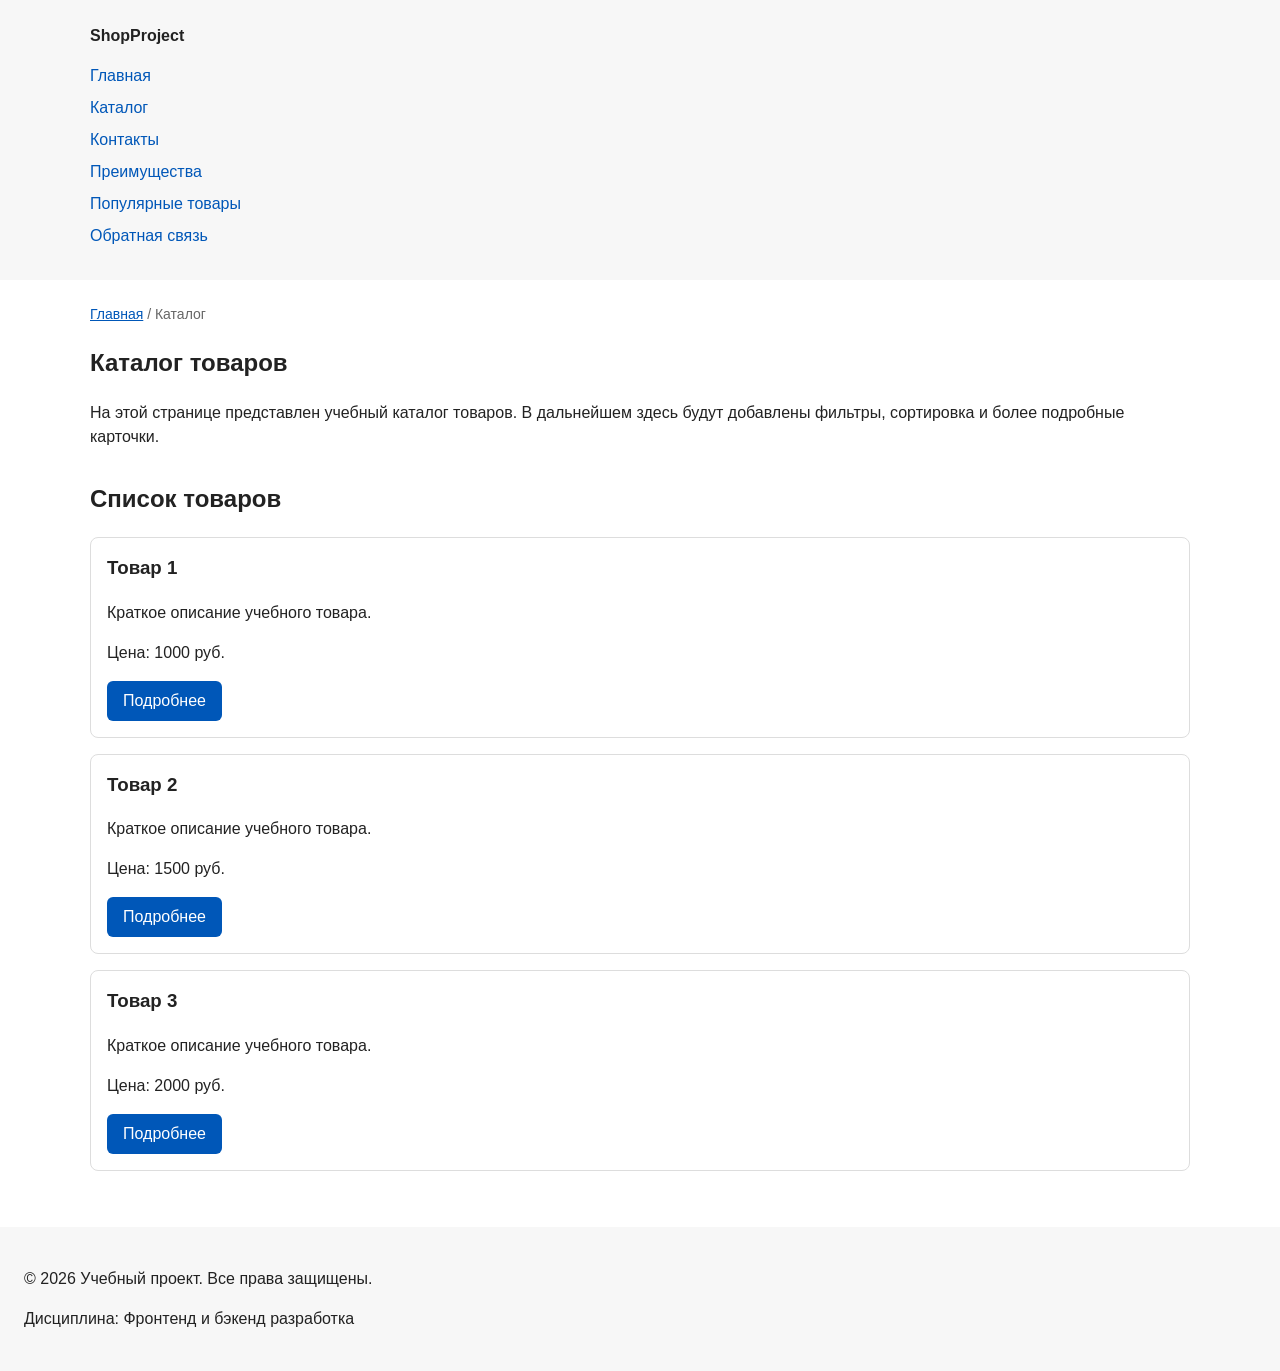
==== catalog.html @ 62d04d05 "feat: add multi-page structure navigation and anchors" ====
<!DOCTYPE html>
<html lang="ru">
<head>
  <meta charset="UTF-8">
  <meta name="viewport" content="width=device-width, initial-scale=1.0">
  <meta name="description" content="Каталог товаров учебного интернет-магазина.">
  <meta property="og:type" content="website">
  <meta property="og:title" content="Учебный интернет-магазин">
  <meta property="og:description" content="Учебный frontend-проект интернет-магазина.">
  <meta property="og:image" content="https://username.github.io/kr1-html-css-shop/images/preview.jpg">
  <title>Каталог товаров — Учебный интернет-магазин</title>
  <link rel="stylesheet" href="css/style.css">
</head>
<body>
  <header>
    <div class="site-header">
      <a class="site-logo" href="index.html">ShopProject</a>

      <nav class="site-nav" aria-label="Основная навигация">
        <ul class="site-nav__list">
          <li><a href="index.html">Главная</a></li>
          <li><a href="catalog.html">Каталог</a></li>
          <li><a href="contacts.html">Контакты</a></li>
          <li><a href="index.html#advantages">Преимущества</a></li>
          <li><a href="index.html#popular">Популярные товары</a></li>
          <li><a href="index.html#contacts">Обратная связь</a></li>
        </ul>
      </nav>
    </div>
  </header>

  <main>
    <nav class="breadcrumbs" aria-label="Хлебные крошки">
      <a href="index.html">Главная</a>
      <span>Каталог</span>
    </nav>

    <section class="section">
      <h1>Каталог товаров</h1>
      <p>
        На этой странице представлен учебный каталог товаров.
        В дальнейшем здесь будут добавлены фильтры, сортировка и более
        подробные карточки.
      </p>
    </section>

    <section class="section">
      <h2>Список товаров</h2>

      <article class="product-card">
        <h3>Товар 1</h3>
        <p>Краткое описание учебного товара.</p>
        <p>Цена: 1000 руб.</p>
        <a class="button" href="index.html#popular">Подробнее</a>
      </article>

      <article class="product-card">
        <h3>Товар 2</h3>
        <p>Краткое описание учебного товара.</p>
        <p>Цена: 1500 руб.</p>
        <a class="button" href="index.html#popular">Подробнее</a>
      </article>

      <article class="product-card">
        <h3>Товар 3</h3>
        <p>Краткое описание учебного товара.</p>
        <p>Цена: 2000 руб.</p>
        <a class="button" href="index.html#popular">Подробнее</a>
      </article>
    </section>
  </main>

  <footer>
    <p>&copy; 2026 Учебный проект. Все права защищены.</p>
    <p>Дисциплина: Фронтенд и бэкенд разработка</p>
  </footer>
</body>
</html>
---- css/style.css ----
/* ===============================
   1. Переменные проекта
   =============================== */

:root {
  /* Основные цвета проекта */
  --color-bg: #ffffff;
  --color-text: #222222;
  --color-muted: #666666;
  --color-primary: #0057b8;
  --color-primary-dark: #003f86;
  --color-border: #dddddd;
  --color-surface: #f7f7f7;
  --color-surface-accent: #eef5ff;
  --color-danger: #b00020;
  --color-success: #168a2f;
  --color-success-bg: #eefaf0;
  --color-white: #ffffff;

  /* Отступы */
  --space-xs: 4px;
  --space-sm: 8px;
  --space-md: 16px;
  --space-lg: 24px;
  --space-xl: 32px;

  /* Скругления */
  --radius-sm: 6px;
  --radius-md: 8px;
  --radius-lg: 12px;

  /* Размеры */
  --container-width: 1100px;
}

/* ===============================
   2. Базовые стили
   =============================== */

* {
  box-sizing: border-box;
}

body {
  margin: 0;
  font-family: Arial, sans-serif;
  line-height: 1.5;
  color: var(--color-text);
  background-color: var(--color-bg);
}


/*
  Задаём внутренние отступы для основных областей страницы.
  Это делает содержимое визуально отделённым от краёв окна браузера.
*/
header,
main,
footer {
  padding: var(--space-lg);
}


header {
  background-color: var(--color-surface);
}

footer {
  background-color: var(--color-surface);
}

/* ===============================
   3. Общие элементы интерфейса
   =============================== */

a {
  color: var(--color-primary);
}

a:hover {
  background-color: var(--color-primary-dark);
}

a:focus-visible {
  outline: 2px solid var(--color-primary);
  outline-offset: 3px;
}

/*
  Ограничиваем ширину содержимого шапки,
  чтобы оно не растягивалось слишком сильно на широких экранах.
*/
.site-header {
  max-width: 1100px;
  margin: 0 auto;
}

/*
  Оформляем текстовый логотип.
*/
.site-logo {
  font-weight: bold;
  text-decoration: none;
  color: #222222;
}

/*
  Убираем стандартные отступы и маркеры списка навигации.
*/
.site-nav__list {
  padding: 0;
  margin: 16px 0 0;
  list-style: none;
}

/*
  Добавляем расстояние между пунктами меню.
*/
.site-nav__list li {
  margin-bottom: 8px;
}

/*
  Оформляем ссылки меню.
*/
.site-nav__list a {
  color: #0057b8;
  text-decoration: none;
}

/*
  При наведении мыши подчёркиваем ссылку.
  Подробно состояния интерфейса будут рассмотрены в практической работе 1.7.
*/
.site-nav__list a:hover {
  color: var(--color-white);
  text-decoration: underline;
}

/* ===============================
   4. Компоненты страницы
   =============================== */

.hero {
  max-width: var(--container-width);
  margin: 0 auto var(--space-xl);
  padding: var(--space-xl) var(--space-lg);
  background-color: var(--color-surface-accent);
  border-radius: var(--radius-lg);
}

.section {
  max-width: var(--container-width);
  margin: 0 auto var(--space-xl);
}

.section h2 {
  margin-top: 0;
}

.product-card {
  margin-bottom: var(--space-md);
  padding: var(--space-md);
  border: 1px solid var(--color-border);
  border-radius: var(--radius-md);
  background-color: var(--color-bg);
}

.product-card:hover {
  border-color: var(--color-primary);
}

.product-card h3 {
  margin-top: 0;
}


.button {
  display: inline-block;
  padding: var(--space-sm) var(--space-md);
  color: var(--color-white);
  background-color: var(--color-primary);
  text-decoration: none;
  border: none;
  border-radius: var(--radius-sm);
  cursor: pointer;
}

.button:hover {
  color: var(--color-white);
  background-color: var(--color-primary-dark);
}

.button:focus-visible {
  outline: 2px solid var(--color-primary);
  outline-offset: 3px;
}

.button:disabled {
  opacity: 0.6;
  cursor: not-allowed;
}

.aside-info {
  max-width: var(--container-width);
  margin: 0 auto var(--space-xl);
  padding: var(--space-md);
  border-left: 4px solid var(--color-primary);
  background-color: var(--color-surface);
}

/* ===============================
   5. Форма и модальное окно
   =============================== */

.order-dialog {
  width: min(100% - 32px, 560px);
  padding: var(--space-lg);
  border: none;
  border-radius: var(--radius-lg);
}

.order-dialog::backdrop {
  background-color: rgba(0, 0, 0, 0.5);
}

.form-field {
  margin-bottom: var(--space-md);
}

.form-field label {
  display: block;
  margin-bottom: var(--space-xs);
}

.form-field input,
.form-field select,
.form-field textarea {
  width: 100%;
  padding: 10px 12px;
  border: 1px solid var(--color-border);
  border-radius: var(--radius-sm);
  font: inherit;
}

.form-field input[type="checkbox"] {
  width: auto;
}

.form-field small {
  display: block;
  margin-top: var(--space-xs);
  color: var(--color-muted);
}

.form-field input:hover,
.form-field select:hover,
.form-field textarea:hover {
  border-color: var(--color-primary);
}

.form-field input:focus-visible,
.form-field select:focus-visible,
.form-field textarea:focus-visible,
.form-actions button:focus-visible {
  outline: 2px solid var(--color-primary);
  outline-offset: 3px;
}

[aria-invalid="true"] {
  border-color: var(--color-danger);
}

/*
  Кнопки формы.
*/
.form-actions {
  display: flex;
  gap: 12px;
  margin-top: 20px;
}

.success-message {
  max-width: var(--container-width);
  margin: var(--space-lg) auto;
  padding: var(--space-md);
  border-left: 4px solid var(--color-success);
  background-color: var(--color-success-bg);
}

.breadcrumbs {
  max-width: var(--container-width);
  margin: 0 auto var(--space-md);
  font-size: 14px;
  color: var(--color-muted);
}

.breadcrumbs a {
  color: var(--color-primary);
}

.breadcrumbs span::before {
  content: " / ";
  color: var(--color-muted);
}

html {
  scroll-behavior: smooth;
}

:target {
  outline: 2px dashed var(--color-primary);
  outline-offset: 4px;
}
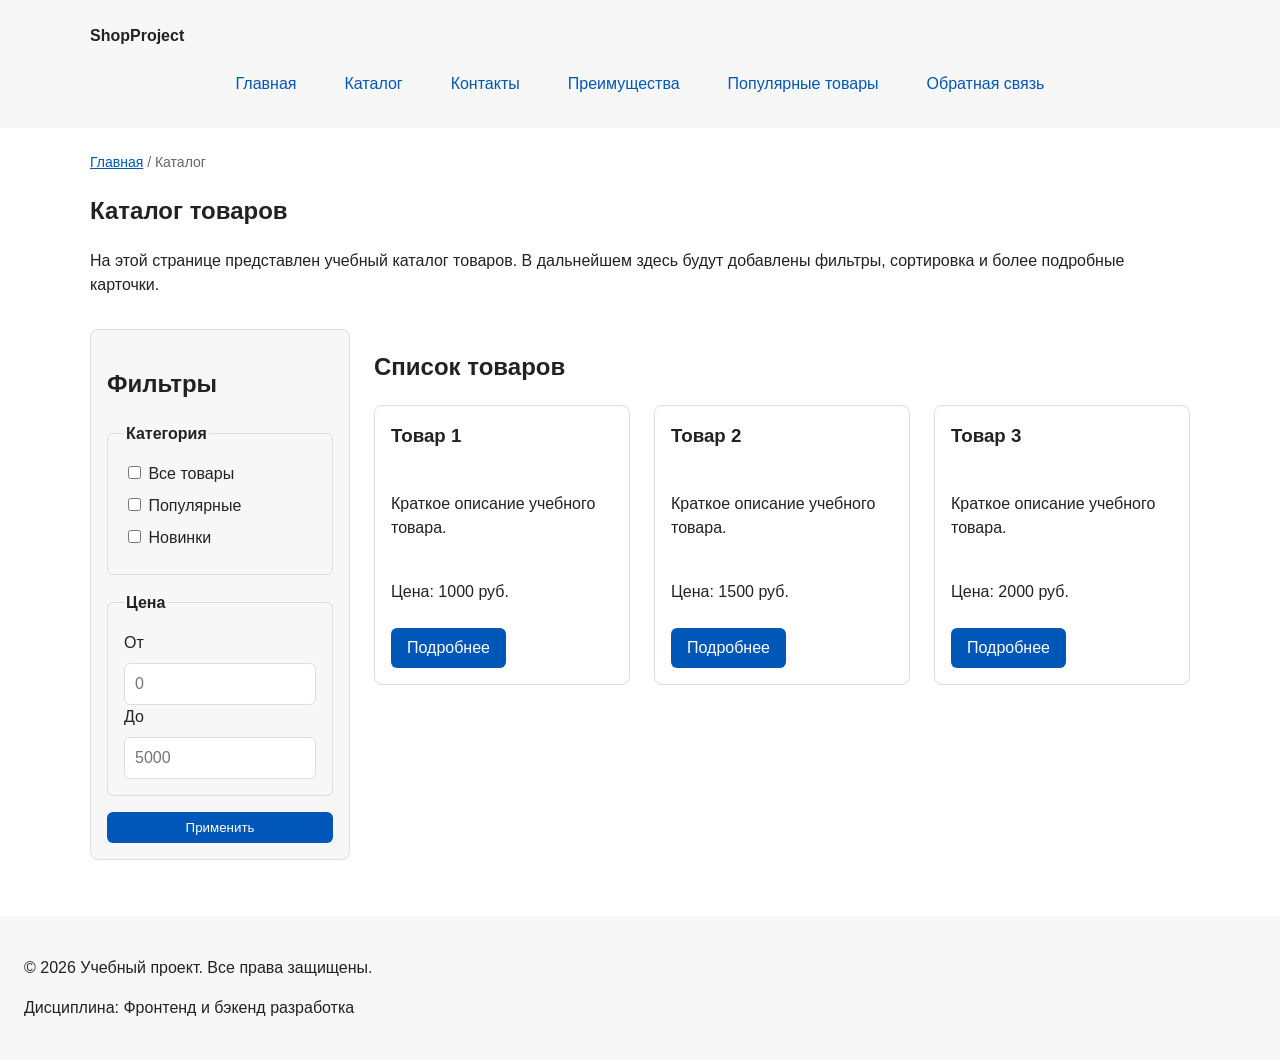
==== commit fbfa72fb: "feat: add flex navigation and grid catalog layout" ====
--- a/catalog.html
+++ b/catalog.html
@@ -44,29 +44,70 @@
       </p>
     </section>
 
-    <section class="section">
-      <h2>Список товаров</h2>
+    <section class="catalog-layout">
+      <aside class="catalog-filters">
+        <h2>Фильтры</h2>
 
-      <article class="product-card">
-        <h3>Товар 1</h3>
-        <p>Краткое описание учебного товара.</p>
-        <p>Цена: 1000 руб.</p>
-        <a class="button" href="index.html#popular">Подробнее</a>
-      </article>
+        <form class="filters-form" action="#" method="get">
+          <fieldset>
+            <legend>Категория</legend>
 
-      <article class="product-card">
-        <h3>Товар 2</h3>
-        <p>Краткое описание учебного товара.</p>
-        <p>Цена: 1500 руб.</p>
-        <a class="button" href="index.html#popular">Подробнее</a>
-      </article>
+            <label>
+              <input type="checkbox" name="category" value="all">
+              Все товары
+            </label>
 
-      <article class="product-card">
-        <h3>Товар 3</h3>
-        <p>Краткое описание учебного товара.</p>
-        <p>Цена: 2000 руб.</p>
-        <a class="button" href="index.html#popular">Подробнее</a>
-      </article>
+            <label>
+              <input type="checkbox" name="category" value="popular">
+              Популярные
+            </label>
+
+            <label>
+              <input type="checkbox" name="category" value="new">
+              Новинки
+            </label>
+          </fieldset>
+
+          <fieldset>
+            <legend>Цена</legend>
+
+            <label for="price-from">От</label>
+            <input id="price-from" name="price-from" type="number" min="0" placeholder="0">
+
+            <label for="price-to">До</label>
+            <input id="price-to" name="price-to" type="number" min="0" placeholder="5000">
+          </fieldset>
+
+          <button class="button" type="submit">Применить</button>
+        </form>
+      </aside>
+
+      <section class="catalog-products">
+        <h2>Список товаров</h2>
+
+        <div class="products-grid">
+          <article class="product-card">
+            <h3>Товар 1</h3>
+            <p>Краткое описание учебного товара.</p>
+            <p>Цена: 1000 руб.</p>
+            <a class="button" href="index.html#popular">Подробнее</a>
+          </article>
+
+          <article class="product-card">
+            <h3>Товар 2</h3>
+            <p>Краткое описание учебного товара.</p>
+            <p>Цена: 1500 руб.</p>
+            <a class="button" href="index.html#popular">Подробнее</a>
+          </article>
+
+          <article class="product-card">
+            <h3>Товар 3</h3>
+            <p>Краткое описание учебного товара.</p>
+            <p>Цена: 2000 руб.</p>
+            <a class="button" href="index.html#popular">Подробнее</a>
+          </article>
+        </div>
+      </section>
     </section>
   </main>
 
--- a/css/style.css
+++ b/css/style.css
@@ -116,16 +116,26 @@
 /*
   Добавляем расстояние между пунктами меню.
 */
-.site-nav__list li {
-  margin-bottom: 8px;
+.site-nav__list {
+  display: flex;
+  flex-wrap: wrap;
+  justify-content: center;
+  align-items: center;
+  gap: var(--space-md);
+  padding: 0;
+  margin: var(--space-md) 0 0;
+  list-style: none;
 }
 
 /*
   Оформляем ссылки меню.
 */
 .site-nav__list a {
-  color: #0057b8;
+  display: inline-block;
+  padding: var(--space-sm) var(--space-md);
+  color: var(--color-primary);
   text-decoration: none;
+  border-radius: var(--radius-sm);
 }
 
 /*
@@ -134,7 +144,7 @@
 */
 .site-nav__list a:hover {
   color: var(--color-white);
-  text-decoration: underline;
+  background-color: var(--color-primary);
 }
 
 /* ===============================
@@ -158,14 +168,28 @@
   margin-top: 0;
 }
 
+.products-grid {
+  display: grid;
+  grid-template-columns: repeat(3, 1fr);
+  gap: var(--space-lg);
+}
+
 .product-card {
-  margin-bottom: var(--space-md);
+  display: flex;
+  flex-direction: column;
+  gap: var(--space-sm);
+  margin-bottom: 0;
   padding: var(--space-md);
   border: 1px solid var(--color-border);
   border-radius: var(--radius-md);
   background-color: var(--color-bg);
 }
 
+.product-card .button {
+  margin-top: auto;
+  align-self: flex-start;
+}
+
 .product-card:hover {
   border-color: var(--color-primary);
 }
@@ -174,6 +198,55 @@
   margin-top: 0;
 }
 
+.catalog-layout {
+  max-width: var(--container-width);
+  margin: 0 auto var(--space-xl);
+  display: grid;
+  grid-template-columns: 260px 1fr;
+  grid-template-areas: "filters products";
+  gap: var(--space-lg);
+}
+
+.catalog-filters {
+  grid-area: filters;
+  padding: var(--space-md);
+  border: 1px solid var(--color-border);
+  border-radius: var(--radius-md);
+  background-color: var(--color-surface);
+}
+
+.catalog-products {
+  grid-area: products;
+}
+
+.filters-form {
+  display: grid;
+  gap: var(--space-md);
+}
+
+.filters-form fieldset {
+  margin: 0;
+  padding: var(--space-md);
+  border: 1px solid var(--color-border);
+  border-radius: var(--radius-sm);
+}
+
+.filters-form legend {
+  font-weight: 700;
+}
+
+.filters-form label {
+  display: block;
+  margin-bottom: var(--space-sm);
+}
+
+.filters-form input[type="number"] {
+  width: 100%;
+  padding: 8px 10px;
+  border: 1px solid var(--color-border);
+  border-radius: var(--radius-sm);
+  font: inherit;
+}
 
 .button {
   display: inline-block;
@@ -209,6 +282,31 @@
   background-color: var(--color-surface);
 }
 
+.breadcrumbs {
+  max-width: var(--container-width);
+  margin: 0 auto var(--space-md);
+  font-size: 14px;
+  color: var(--color-muted);
+}
+
+.breadcrumbs a {
+  color: var(--color-primary);
+}
+
+.breadcrumbs span::before {
+  content: " / ";
+  color: var(--color-muted);
+}
+
+html {
+  scroll-behavior: smooth;
+}
+
+:target {
+  outline: 2px dashed var(--color-primary);
+  outline-offset: 4px;
+}
+
 /* ===============================
    5. Форма и модальное окно
    =============================== */
@@ -286,29 +384,4 @@
   padding: var(--space-md);
   border-left: 4px solid var(--color-success);
   background-color: var(--color-success-bg);
-}
-
-.breadcrumbs {
-  max-width: var(--container-width);
-  margin: 0 auto var(--space-md);
-  font-size: 14px;
-  color: var(--color-muted);
-}
-
-.breadcrumbs a {
-  color: var(--color-primary);
-}
-
-.breadcrumbs span::before {
-  content: " / ";
-  color: var(--color-muted);
-}
-
-html {
-  scroll-behavior: smooth;
-}
-
-:target {
-  outline: 2px dashed var(--color-primary);
-  outline-offset: 4px;
-}
+}
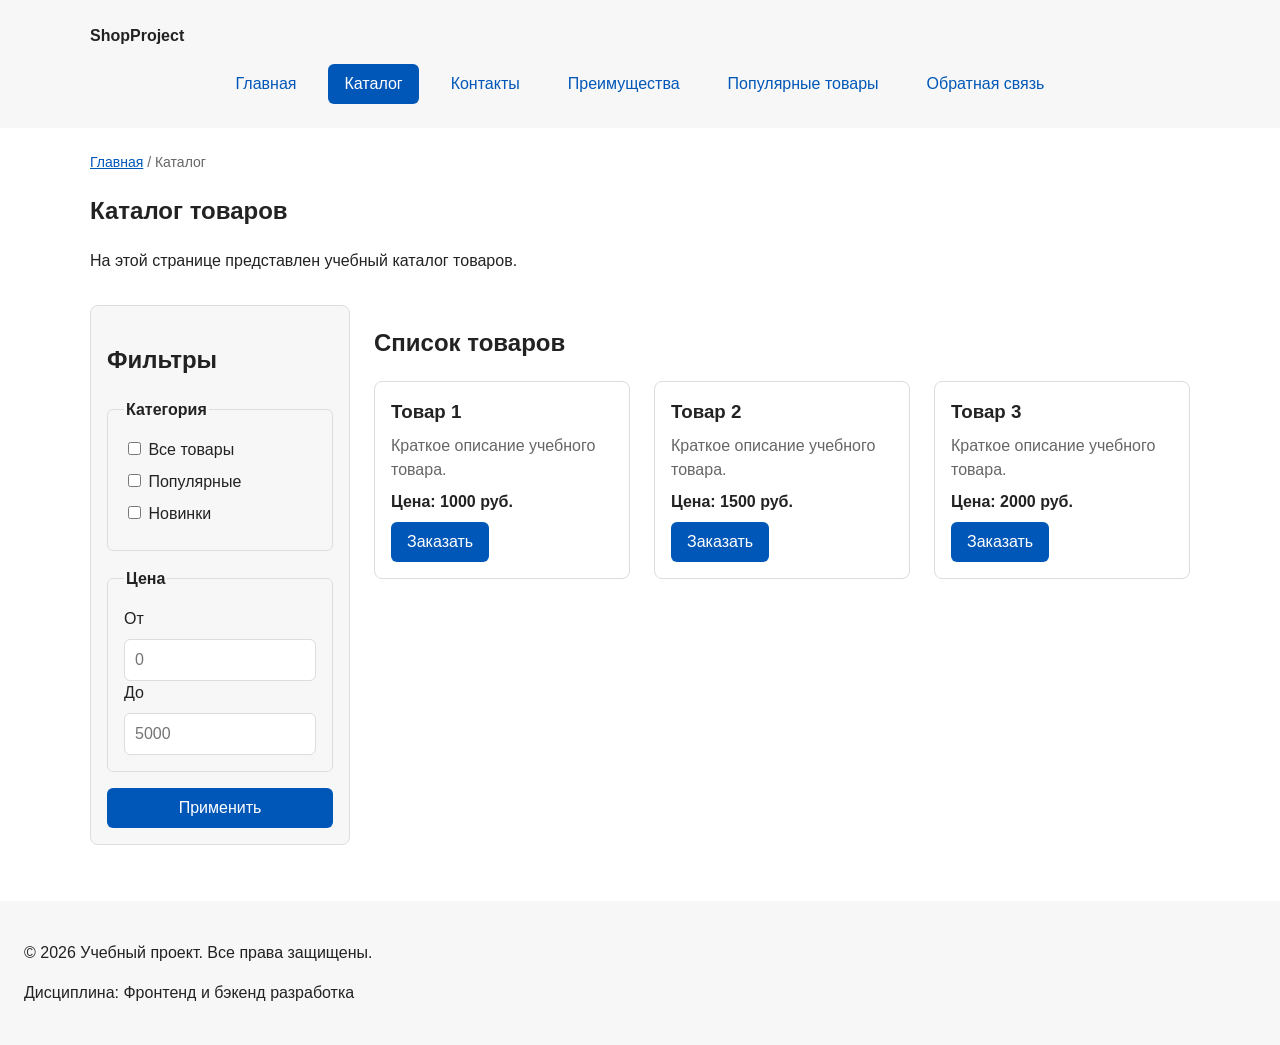
==== commit 59354c4a: "refactor: apply BEM naming to CSS classes" ====
--- a/catalog.html
+++ b/catalog.html
@@ -4,26 +4,23 @@
   <meta charset="UTF-8">
   <meta name="viewport" content="width=device-width, initial-scale=1.0">
   <meta name="description" content="Каталог товаров учебного интернет-магазина.">
-  <meta property="og:type" content="website">
-  <meta property="og:title" content="Учебный интернет-магазин">
-  <meta property="og:description" content="Учебный frontend-проект интернет-магазина.">
-  <meta property="og:image" content="https://username.github.io/kr1-html-css-shop/images/preview.jpg">
   <title>Каталог товаров — Учебный интернет-магазин</title>
   <link rel="stylesheet" href="css/style.css">
+  <script src="js/main.js" defer></script>
 </head>
 <body>
-  <header>
-    <div class="site-header">
-      <a class="site-logo" href="index.html">ShopProject</a>
 
+  <header class="site-header">
+    <div class="site-header__inner">
+      <a class="site-header__logo" href="index.html">ShopProject</a>
       <nav class="site-nav" aria-label="Основная навигация">
         <ul class="site-nav__list">
-          <li><a href="index.html">Главная</a></li>
-          <li><a href="catalog.html">Каталог</a></li>
-          <li><a href="contacts.html">Контакты</a></li>
-          <li><a href="index.html#advantages">Преимущества</a></li>
-          <li><a href="index.html#popular">Популярные товары</a></li>
-          <li><a href="index.html#contacts">Обратная связь</a></li>
+          <li class="site-nav__item"><a class="site-nav__link" href="index.html">Главная</a></li>
+          <li class="site-nav__item"><a class="site-nav__link site-nav__link--active" href="catalog.html">Каталог</a></li>
+          <li class="site-nav__item"><a class="site-nav__link" href="contacts.html">Контакты</a></li>
+          <li class="site-nav__item"><a class="site-nav__link" href="index.html#advantages">Преимущества</a></li>
+          <li class="site-nav__item"><a class="site-nav__link" href="index.html#popular">Популярные товары</a></li>
+          <li class="site-nav__item"><a class="site-nav__link" href="index.html#contacts">Обратная связь</a></li>
         </ul>
       </nav>
     </div>
@@ -31,89 +28,126 @@
 
   <main>
     <nav class="breadcrumbs" aria-label="Хлебные крошки">
-      <a href="index.html">Главная</a>
-      <span>Каталог</span>
+      <a class="breadcrumbs__link" href="index.html">Главная</a>
+      <span class="breadcrumbs__current">Каталог</span>
     </nav>
 
     <section class="section">
       <h1>Каталог товаров</h1>
-      <p>
-        На этой странице представлен учебный каталог товаров.
-        В дальнейшем здесь будут добавлены фильтры, сортировка и более
-        подробные карточки.
-      </p>
+      <p>На этой странице представлен учебный каталог товаров.</p>
     </section>
 
     <section class="catalog-layout">
       <aside class="catalog-filters">
         <h2>Фильтры</h2>
-
         <form class="filters-form" action="#" method="get">
           <fieldset>
             <legend>Категория</legend>
-
-            <label>
-              <input type="checkbox" name="category" value="all">
-              Все товары
-            </label>
-
-            <label>
-              <input type="checkbox" name="category" value="popular">
-              Популярные
-            </label>
-
-            <label>
-              <input type="checkbox" name="category" value="new">
-              Новинки
-            </label>
+            <label><input type="checkbox" name="category" value="all"> Все товары</label>
+            <label><input type="checkbox" name="category" value="popular"> Популярные</label>
+            <label><input type="checkbox" name="category" value="new"> Новинки</label>
           </fieldset>
-
           <fieldset>
             <legend>Цена</legend>
-
             <label for="price-from">От</label>
             <input id="price-from" name="price-from" type="number" min="0" placeholder="0">
-
             <label for="price-to">До</label>
             <input id="price-to" name="price-to" type="number" min="0" placeholder="5000">
           </fieldset>
-
           <button class="button" type="submit">Применить</button>
         </form>
       </aside>
 
       <section class="catalog-products">
         <h2>Список товаров</h2>
-
         <div class="products-grid">
           <article class="product-card">
-            <h3>Товар 1</h3>
-            <p>Краткое описание учебного товара.</p>
-            <p>Цена: 1000 руб.</p>
-            <a class="button" href="index.html#popular">Подробнее</a>
+            <h3 class="product-card__title">Товар 1</h3>
+            <p class="product-card__description">Краткое описание учебного товара.</p>
+            <p class="product-card__price">Цена: 1000 руб.</p>
+            <button class="button product-card__button" type="button" data-product="Товар 1">Заказать</button>
           </article>
-
           <article class="product-card">
-            <h3>Товар 2</h3>
-            <p>Краткое описание учебного товара.</p>
-            <p>Цена: 1500 руб.</p>
-            <a class="button" href="index.html#popular">Подробнее</a>
+            <h3 class="product-card__title">Товар 2</h3>
+            <p class="product-card__description">Краткое описание учебного товара.</p>
+            <p class="product-card__price">Цена: 1500 руб.</p>
+            <button class="button product-card__button" type="button" data-product="Товар 2">Заказать</button>
           </article>
-
           <article class="product-card">
-            <h3>Товар 3</h3>
-            <p>Краткое описание учебного товара.</p>
-            <p>Цена: 2000 руб.</p>
-            <a class="button" href="index.html#popular">Подробнее</a>
+            <h3 class="product-card__title">Товар 3</h3>
+            <p class="product-card__description">Краткое описание учебного товара.</p>
+            <p class="product-card__price">Цена: 2000 руб.</p>
+            <button class="button product-card__button" type="button" data-product="Товар 3">Заказать</button>
           </article>
         </div>
       </section>
     </section>
   </main>
 
-  <footer>
+  <footer class="site-footer">
     <p>&copy; 2026 Учебный проект. Все права защищены.</p>
     <p>Дисциплина: Фронтенд и бэкенд разработка</p>
   </footer>
+
+  <!-- Модальное окно с формой заявки (такое же, как на index.html) -->
+  <dialog class="order-dialog" id="order-dialog" aria-labelledby="order-dialog-title">
+    <h2 class="order-dialog__title" id="order-dialog-title">Оформление заявки</h2>
+    <form class="order-form" id="order-form" action="#" method="post" novalidate>
+      <input id="selected-product" name="selected-product" type="hidden">
+
+      <div class="order-form__field">
+        <label class="order-form__label" for="order-name">Имя</label>
+        <input class="order-form__input" id="order-name" name="name" type="text" placeholder="Введите ваше имя" minlength="2" autocomplete="given-name" required>
+      </div>
+
+      <div class="order-form__field">
+        <label class="order-form__label" for="order-email">E-mail</label>
+        <input class="order-form__input" id="order-email" name="email" type="email" placeholder="example@mail.ru" autocomplete="email" required>
+      </div>
+
+      <div class="order-form__field">
+        <label class="order-form__label" for="order-phone">Телефон</label>
+        <input class="order-form__input" id="order-phone" name="phone" type="tel" inputmode="tel" placeholder="+7 (900) 000-00-00" pattern="^\+7 \(\d{3}\) \d{3}-\d{2}-\d{2}$" required>
+        <small>Формат: +7 (900) 000-00-00</small>
+      </div>
+
+      <div class="order-form__field">
+        <label class="order-form__label" for="order-date">Дата связи</label>
+        <input class="order-form__input" id="order-date" name="date" type="date">
+      </div>
+
+      <div class="order-form__field">
+        <label class="order-form__label" for="order-topic">Тема заявки</label>
+        <select class="order-form__select" id="order-topic" name="topic" required>
+          <option value="">Выберите тему</option>
+          <option value="product">Заказ товара</option>
+          <option value="consultation">Консультация</option>
+          <option value="delivery">Доставка</option>
+        </select>
+      </div>
+
+      <div class="order-form__field">
+        <label class="order-form__label" for="order-comment">Комментарий</label>
+        <textarea class="order-form__textarea" id="order-comment" name="comment" rows="4" placeholder="Укажите дополнительную информацию"></textarea>
+      </div>
+
+      <div class="order-form__field order-form__field--checkbox">
+        <label class="order-form__label">
+          <input id="order-agreement" name="agreement" type="checkbox" required>
+          Я согласен на обработку данных
+        </label>
+      </div>
+
+      <div class="order-form__actions">
+        <button class="button button--secondary" type="button" id="close-order-dialog">Закрыть</button>
+        <button class="button button--primary" type="submit">Отправить заявку</button>
+      </div>
+    </form>
+  </dialog>
+
+  <p class="success-message" id="success-message" hidden>
+    Форма успешно отправлена!
+  </p>
+
 </body>
 </html>
--- a/css/style.css
+++ b/css/style.css
@@ -1,9 +1,7 @@
 /* ===============================
    1. Переменные проекта
    =============================== */
-
 :root {
-  /* Основные цвета проекта */
   --color-bg: #ffffff;
   --color-text: #222222;
   --color-muted: #666666;
@@ -17,28 +15,28 @@
   --color-success-bg: #eefaf0;
   --color-white: #ffffff;
 
-  /* Отступы */
   --space-xs: 4px;
   --space-sm: 8px;
   --space-md: 16px;
   --space-lg: 24px;
   --space-xl: 32px;
 
-  /* Скругления */
   --radius-sm: 6px;
   --radius-md: 8px;
   --radius-lg: 12px;
 
-  /* Размеры */
   --container-width: 1100px;
 }
 
 /* ===============================
    2. Базовые стили
    =============================== */
-
 * {
   box-sizing: border-box;
+}
+
+html {
+  scroll-behavior: smooth;
 }
 
 body {
@@ -49,36 +47,21 @@
   background-color: var(--color-bg);
 }
 
-
-/*
-  Задаём внутренние отступы для основных областей страницы.
-  Это делает содержимое визуально отделённым от краёв окна браузера.
-*/
 header,
 main,
 footer {
   padding: var(--space-lg);
 }
 
-
-header {
-  background-color: var(--color-surface);
-}
-
-footer {
-  background-color: var(--color-surface);
-}
-
 /* ===============================
    3. Общие элементы интерфейса
    =============================== */
-
 a {
   color: var(--color-primary);
 }
 
 a:hover {
-  background-color: var(--color-primary-dark);
+  color: var(--color-primary-dark);
 }
 
 a:focus-visible {
@@ -86,36 +69,74 @@
   outline-offset: 3px;
 }
 
-/*
-  Ограничиваем ширину содержимого шапки,
-  чтобы оно не растягивалось слишком сильно на широких экранах.
-*/
+.button {
+  display: inline-block;
+  padding: var(--space-sm) var(--space-md);
+  color: var(--color-white);
+  background-color: var(--color-primary);
+  text-decoration: none;
+  border: none;
+  border-radius: var(--radius-sm);
+  cursor: pointer;
+  font: inherit;
+}
+
+.button:hover {
+  background-color: var(--color-primary-dark);
+}
+
+.button:focus-visible {
+  outline: 2px solid var(--color-primary);
+  outline-offset: 3px;
+}
+
+.button:disabled {
+  opacity: 0.6;
+  cursor: not-allowed;
+}
+
+/* Модификаторы кнопок (ПЗ-7) */
+.button--primary {
+  color: var(--color-white);
+  background-color: var(--color-primary);
+}
+
+.button--primary:hover {
+  background-color: var(--color-primary-dark);
+}
+
+.button--secondary {
+  color: var(--color-primary);
+  background-color: transparent;
+  border: 1px solid var(--color-primary);
+}
+
+.button--secondary:hover {
+  color: var(--color-white);
+  background-color: var(--color-primary);
+}
+
+/* ===============================
+   4. Компоненты страницы
+   =============================== */
+
+/* Шапка (site-header) */
 .site-header {
-  max-width: 1100px;
+  background-color: var(--color-surface);
+}
+
+.site-header__inner {
+  max-width: var(--container-width);
   margin: 0 auto;
 }
 
-/*
-  Оформляем текстовый логотип.
-*/
-.site-logo {
-  font-weight: bold;
+.site-header__logo {
+  font-weight: 700;
+  color: var(--color-text);
   text-decoration: none;
-  color: #222222;
-}
-
-/*
-  Убираем стандартные отступы и маркеры списка навигации.
-*/
-.site-nav__list {
-  padding: 0;
-  margin: 16px 0 0;
-  list-style: none;
-}
-
-/*
-  Добавляем расстояние между пунктами меню.
-*/
+}
+
+/* Навигация (site-nav) */
 .site-nav__list {
   display: flex;
   flex-wrap: wrap;
@@ -127,10 +148,7 @@
   list-style: none;
 }
 
-/*
-  Оформляем ссылки меню.
-*/
-.site-nav__list a {
+.site-nav__link {
   display: inline-block;
   padding: var(--space-sm) var(--space-md);
   color: var(--color-primary);
@@ -138,19 +156,22 @@
   border-radius: var(--radius-sm);
 }
 
-/*
-  При наведении мыши подчёркиваем ссылку.
-  Подробно состояния интерфейса будут рассмотрены в практической работе 1.7.
-*/
-.site-nav__list a:hover {
+.site-nav__link:hover {
   color: var(--color-white);
   background-color: var(--color-primary);
 }
 
-/* ===============================
-   4. Компоненты страницы
-   =============================== */
-
+.site-nav__link:focus-visible {
+  outline: 2px solid var(--color-primary);
+  outline-offset: 3px;
+}
+
+.site-nav__link--active {
+  color: var(--color-white);
+  background-color: var(--color-primary);
+}
+
+/* Hero и секции */
 .hero {
   max-width: var(--container-width);
   margin: 0 auto var(--space-xl);
@@ -168,36 +189,75 @@
   margin-top: 0;
 }
 
+/* Карточка товара (product-card) */
+.product-card {
+  display: flex;
+  flex-direction: column;
+  gap: var(--space-sm);
+  padding: var(--space-md);
+  border: 1px solid var(--color-border);
+  border-radius: var(--radius-md);
+  background-color: var(--color-bg);
+}
+
+.product-card:hover {
+  border-color: var(--color-primary);
+}
+
+.product-card__title {
+  margin: 0;
+  color: var(--color-text);
+}
+
+.product-card__description {
+  margin: 0;
+  color: var(--color-muted);
+}
+
+.product-card__price {
+  margin: 0;
+  font-weight: 700;
+}
+
+.product-card__button {
+  margin-top: auto;
+  align-self: flex-start;
+}
+
+/* Сетка товаров (products-grid) */
 .products-grid {
   display: grid;
   grid-template-columns: repeat(3, 1fr);
   gap: var(--space-lg);
 }
 
-.product-card {
-  display: flex;
-  flex-direction: column;
-  gap: var(--space-sm);
-  margin-bottom: 0;
+/* Aside */
+.aside-info {
+  max-width: var(--container-width);
+  margin: 0 auto var(--space-xl);
   padding: var(--space-md);
-  border: 1px solid var(--color-border);
-  border-radius: var(--radius-md);
-  background-color: var(--color-bg);
-}
-
-.product-card .button {
-  margin-top: auto;
-  align-self: flex-start;
-}
-
-.product-card:hover {
-  border-color: var(--color-primary);
-}
-
-.product-card h3 {
-  margin-top: 0;
-}
-
+  border-left: 4px solid var(--color-primary);
+  background-color: var(--color-surface);
+}
+
+/* Хлебные крошки (breadcrumbs) */
+.breadcrumbs {
+  max-width: var(--container-width);
+  margin: 0 auto var(--space-md);
+  font-size: 14px;
+  color: var(--color-muted);
+}
+
+.breadcrumbs__link {
+  color: var(--color-primary);
+}
+
+.breadcrumbs__current::before {
+  content: " / ";
+  color: var(--color-muted);
+}
+
+/* Каталог (catalog-layout) */
 .catalog-layout {
   max-width: var(--container-width);
   margin: 0 auto var(--space-xl);
@@ -219,6 +279,7 @@
   grid-area: products;
 }
 
+/* Фильтры (filters-form) */
 .filters-form {
   display: grid;
   gap: var(--space-md);
@@ -248,60 +309,12 @@
   font: inherit;
 }
 
-.button {
-  display: inline-block;
-  padding: var(--space-sm) var(--space-md);
-  color: var(--color-white);
-  background-color: var(--color-primary);
-  text-decoration: none;
-  border: none;
-  border-radius: var(--radius-sm);
-  cursor: pointer;
-}
-
-.button:hover {
-  color: var(--color-white);
-  background-color: var(--color-primary-dark);
-}
-
-.button:focus-visible {
-  outline: 2px solid var(--color-primary);
-  outline-offset: 3px;
-}
-
-.button:disabled {
-  opacity: 0.6;
-  cursor: not-allowed;
-}
-
-.aside-info {
-  max-width: var(--container-width);
-  margin: 0 auto var(--space-xl);
-  padding: var(--space-md);
-  border-left: 4px solid var(--color-primary);
+/* Подвал (site-footer) */
+.site-footer {
   background-color: var(--color-surface);
 }
 
-.breadcrumbs {
-  max-width: var(--container-width);
-  margin: 0 auto var(--space-md);
-  font-size: 14px;
-  color: var(--color-muted);
-}
-
-.breadcrumbs a {
-  color: var(--color-primary);
-}
-
-.breadcrumbs span::before {
-  content: " / ";
-  color: var(--color-muted);
-}
-
-html {
-  scroll-behavior: smooth;
-}
-
+/* :target для якорей */
 :target {
   outline: 2px dashed var(--color-primary);
   outline-offset: 4px;
@@ -310,7 +323,6 @@
 /* ===============================
    5. Форма и модальное окно
    =============================== */
-
 .order-dialog {
   width: min(100% - 32px, 560px);
   padding: var(--space-lg);
@@ -322,18 +334,22 @@
   background-color: rgba(0, 0, 0, 0.5);
 }
 
-.form-field {
+.order-dialog__title {
+  margin-top: 0;
+}
+
+.order-form__field {
   margin-bottom: var(--space-md);
 }
 
-.form-field label {
+.order-form__label {
   display: block;
   margin-bottom: var(--space-xs);
 }
 
-.form-field input,
-.form-field select,
-.form-field textarea {
+.order-form__input,
+.order-form__select,
+.order-form__textarea {
   width: 100%;
   padding: 10px 12px;
   border: 1px solid var(--color-border);
@@ -341,47 +357,56 @@
   font: inherit;
 }
 
-.form-field input[type="checkbox"] {
-  width: auto;
-}
-
-.form-field small {
-  display: block;
-  margin-top: var(--space-xs);
-  color: var(--color-muted);
-}
-
-.form-field input:hover,
-.form-field select:hover,
-.form-field textarea:hover {
+.order-form__input:hover,
+.order-form__select:hover,
+.order-form__textarea:hover {
   border-color: var(--color-primary);
 }
 
-.form-field input:focus-visible,
-.form-field select:focus-visible,
-.form-field textarea:focus-visible,
-.form-actions button:focus-visible {
+.order-form__input:focus-visible,
+.order-form__select:focus-visible,
+.order-form__textarea:focus-visible {
   outline: 2px solid var(--color-primary);
   outline-offset: 3px;
 }
 
+.order-form__input[type="checkbox"] {
+  width: auto;
+}
+
+.order-form__actions {
+  display: flex;
+  gap: var(--space-md);
+  margin-top: var(--space-lg);
+}
+
 [aria-invalid="true"] {
   border-color: var(--color-danger);
 }
 
-/*
-  Кнопки формы.
-*/
-.form-actions {
-  display: flex;
-  gap: 12px;
-  margin-top: 20px;
-}
-
+/* ===============================
+   16. Сообщение об успехе (success-message)
+   =============================== */
 .success-message {
-  max-width: var(--container-width);
-  margin: var(--space-lg) auto;
+  position: fixed;
+  top: 24px;
+  left: 50%;
+  transform: translateX(-50%);
+  max-width: min(100% - 32px, 560px);
+  margin: 0;
   padding: var(--space-md);
   border-left: 4px solid var(--color-success);
   background-color: var(--color-success-bg);
+  color: var(--color-text);
+  border-radius: var(--radius-sm);
+  box-shadow: 0 4px 12px rgba(0, 0, 0, 0.15);
+  z-index: 1000;
+  opacity: 0;
+  transition: opacity 0.3s ease;
+  pointer-events: none;
+}
+
+.success-message:not([hidden]) {
+  opacity: 1;
+  pointer-events: auto;
 }
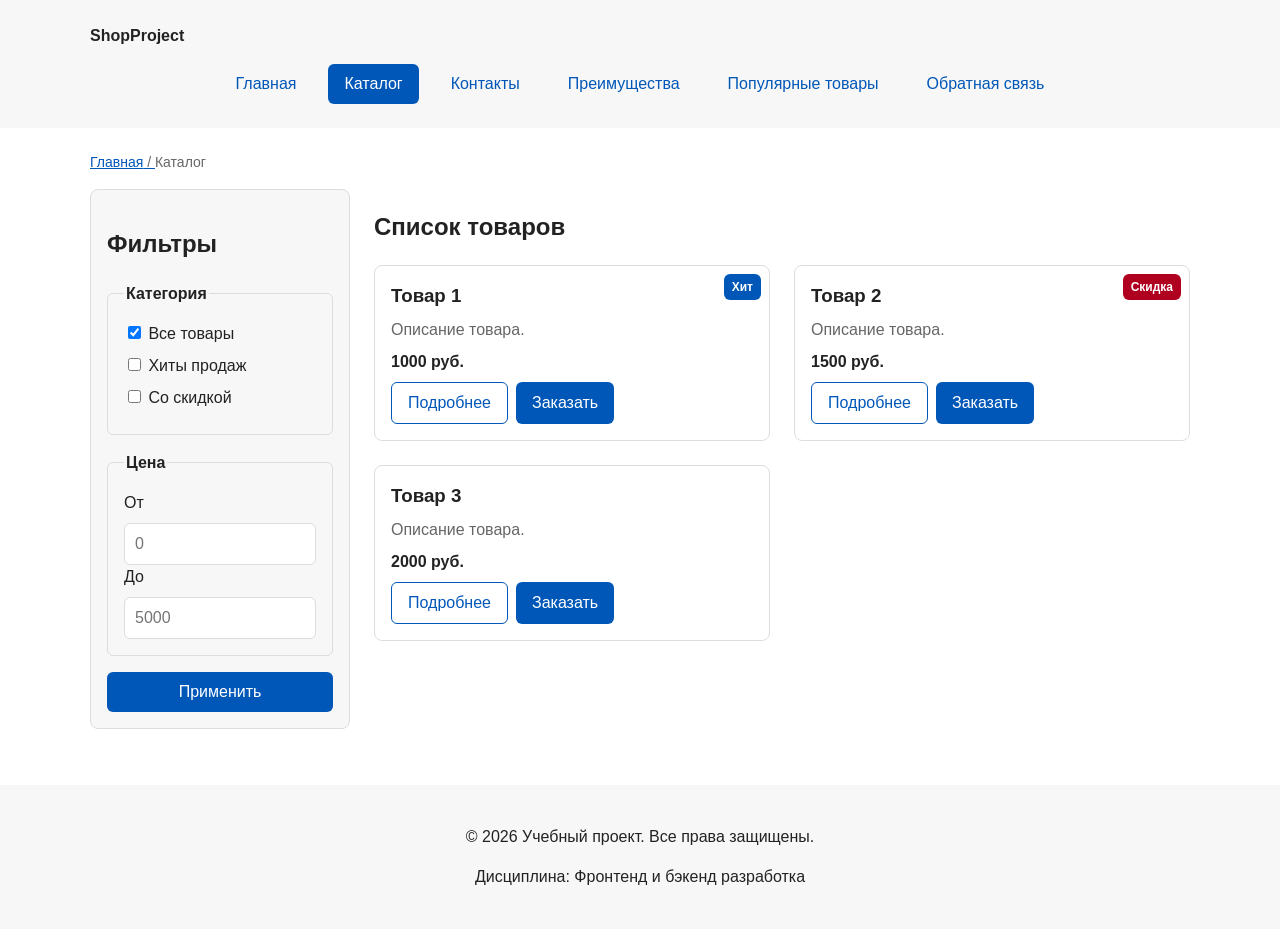
==== commit 6377f1a5: "fix: prepare HTML CSS project for submission" ====
--- a/catalog.html
+++ b/catalog.html
@@ -32,20 +32,15 @@
       <span class="breadcrumbs__current">Каталог</span>
     </nav>
 
-    <section class="section">
-      <h1>Каталог товаров</h1>
-      <p>На этой странице представлен учебный каталог товаров.</p>
-    </section>
-
     <section class="catalog-layout">
       <aside class="catalog-filters">
         <h2>Фильтры</h2>
-        <form class="filters-form" action="#" method="get">
+        <form class="filters-form" id="filters-form" action="#" method="get">
           <fieldset>
             <legend>Категория</legend>
-            <label><input type="checkbox" name="category" value="all"> Все товары</label>
-            <label><input type="checkbox" name="category" value="popular"> Популярные</label>
-            <label><input type="checkbox" name="category" value="new"> Новинки</label>
+            <label><input type="checkbox" name="category" value="all" checked> Все товары</label>
+            <label><input type="checkbox" name="category" value="hit"> Хиты продаж</label>
+            <label><input type="checkbox" name="category" value="discount"> Со скидкой</label>
           </fieldset>
           <fieldset>
             <legend>Цена</legend>
@@ -54,30 +49,43 @@
             <label for="price-to">До</label>
             <input id="price-to" name="price-to" type="number" min="0" placeholder="5000">
           </fieldset>
-          <button class="button" type="submit">Применить</button>
+          <button class="button button--primary" type="submit">Применить</button>
         </form>
       </aside>
 
       <section class="catalog-products">
         <h2>Список товаров</h2>
-        <div class="products-grid">
-          <article class="product-card">
+        <div class="products-grid" id="products-grid">
+          <article class="product-card product-card--hit" data-category="hit" data-price="1000">
+            <span class="product-card__badge">Хит</span>
             <h3 class="product-card__title">Товар 1</h3>
-            <p class="product-card__description">Краткое описание учебного товара.</p>
-            <p class="product-card__price">Цена: 1000 руб.</p>
-            <button class="button product-card__button" type="button" data-product="Товар 1">Заказать</button>
+            <p class="product-card__description">Описание товара.</p>
+            <p class="product-card__price">1000 руб.</p>
+            <div class="product-card__actions">
+              <a class="button button--secondary" href="product.html#product-1">Подробнее</a>
+              <button class="button button--primary product-card__button" type="button" data-product="Товар 1">Заказать</button>
+            </div>
           </article>
-          <article class="product-card">
+          
+          <article class="product-card product-card--discount" data-category="discount" data-price="1500">
+            <span class="product-card__badge">Скидка</span>
             <h3 class="product-card__title">Товар 2</h3>
-            <p class="product-card__description">Краткое описание учебного товара.</p>
-            <p class="product-card__price">Цена: 1500 руб.</p>
-            <button class="button product-card__button" type="button" data-product="Товар 2">Заказать</button>
+            <p class="product-card__description">Описание товара.</p>
+            <p class="product-card__price">1500 руб.</p>
+            <div class="product-card__actions">
+              <a class="button button--secondary" href="product.html#product-2">Подробнее</a>
+              <button class="button button--primary product-card__button" type="button" data-product="Товар 2">Заказать</button>
+            </div>
           </article>
-          <article class="product-card">
+
+          <article class="product-card" data-category="all" data-price="2000">
             <h3 class="product-card__title">Товар 3</h3>
-            <p class="product-card__description">Краткое описание учебного товара.</p>
-            <p class="product-card__price">Цена: 2000 руб.</p>
-            <button class="button product-card__button" type="button" data-product="Товар 3">Заказать</button>
+            <p class="product-card__description">Описание товара.</p>
+            <p class="product-card__price">2000 руб.</p>
+            <div class="product-card__actions">
+              <a class="button button--secondary" href="product.html#product-3">Подробнее</a>
+              <button class="button button--primary product-card__button" type="button" data-product="Товар 3">Заказать</button>
+            </div>
           </article>
         </div>
       </section>
@@ -89,7 +97,6 @@
     <p>Дисциплина: Фронтенд и бэкенд разработка</p>
   </footer>
 
-  <!-- Модальное окно с формой заявки (такое же, как на index.html) -->
   <dialog class="order-dialog" id="order-dialog" aria-labelledby="order-dialog-title">
     <h2 class="order-dialog__title" id="order-dialog-title">Оформление заявки</h2>
     <form class="order-form" id="order-form" action="#" method="post" novalidate>
@@ -149,5 +156,7 @@
     Форма успешно отправлена!
   </p>
 
+  <button class="button button--secondary back-to-top" id="back-to-top" aria-label="Вернуться наверх">↑ Наверх</button>
+
 </body>
 </html>
--- a/css/style.css
+++ b/css/style.css
@@ -31,14 +31,8 @@
 /* ===============================
    2. Базовые стили
    =============================== */
-* {
-  box-sizing: border-box;
-}
-
-html {
-  scroll-behavior: smooth;
-}
-
+* { box-sizing: border-box; }
+html { scroll-behavior: smooth; }
 body {
   margin: 0;
   font-family: Arial, sans-serif;
@@ -46,25 +40,14 @@
   color: var(--color-text);
   background-color: var(--color-bg);
 }
-
-header,
-main,
-footer {
-  padding: var(--space-lg);
-}
+header, main, footer { padding: var(--space-lg); }
 
 /* ===============================
    3. Общие элементы интерфейса
    =============================== */
-a {
-  color: var(--color-primary);
-}
-
-a:hover {
-  color: var(--color-primary-dark);
-}
-
-a:focus-visible {
+a { color: var(--color-primary); }
+a:hover { color: var(--color-primary-dark); }
+a:focus-visible, button:focus-visible, input:focus-visible, select:focus-visible, textarea:focus-visible {
   outline: 2px solid var(--color-primary);
   outline-offset: 3px;
 }
@@ -72,321 +55,111 @@
 .button {
   display: inline-block;
   padding: var(--space-sm) var(--space-md);
-  color: var(--color-white);
-  background-color: var(--color-primary);
-  text-decoration: none;
   border: none;
   border-radius: var(--radius-sm);
+  font: inherit;
+  text-decoration: none;
   cursor: pointer;
-  font: inherit;
 }
-
-.button:hover {
-  background-color: var(--color-primary-dark);
-}
-
-.button:focus-visible {
-  outline: 2px solid var(--color-primary);
-  outline-offset: 3px;
-}
-
-.button:disabled {
-  opacity: 0.6;
-  cursor: not-allowed;
-}
-
-/* Модификаторы кнопок (ПЗ-7) */
-.button--primary {
-  color: var(--color-white);
-  background-color: var(--color-primary);
-}
-
-.button--primary:hover {
-  background-color: var(--color-primary-dark);
-}
-
-.button--secondary {
-  color: var(--color-primary);
-  background-color: transparent;
-  border: 1px solid var(--color-primary);
-}
-
-.button--secondary:hover {
-  color: var(--color-white);
-  background-color: var(--color-primary);
-}
+.button--primary { color: var(--color-white); background-color: var(--color-primary); }
+.button--primary:hover { color: var(--color-white); background-color: var(--color-primary-dark); }
+.button--secondary { color: var(--color-primary); background-color: transparent; border: 1px solid var(--color-primary); }
+.button--secondary:hover { color: var(--color-white); background-color: var(--color-primary); }
 
 /* ===============================
    4. Компоненты страницы
    =============================== */
+.site-header { background-color: var(--color-surface); }
+.site-header__inner { max-width: var(--container-width); margin: 0 auto; }
+.site-header__logo { font-weight: 700; color: var(--color-text); text-decoration: none; }
 
-/* Шапка (site-header) */
-.site-header {
+.site-nav__list {
+  display: flex; flex-wrap: wrap; justify-content: center; align-items: center;
+  gap: var(--space-md); padding: 0; margin: var(--space-md) 0 0; list-style: none;
+}
+.site-nav__link {
+  display: inline-block; padding: var(--space-sm) var(--space-md);
+  color: var(--color-primary); text-decoration: none; border-radius: var(--radius-sm);
+}
+.site-nav__link:hover { color: var(--color-white); background-color: var(--color-primary); }
+.site-nav__link--active { color: var(--color-white); background-color: var(--color-primary); }
+
+.hero {
+  max-width: var(--container-width); margin: 0 auto var(--space-xl);
+  padding: var(--space-xl) var(--space-lg);
+  background-color: var(--color-surface-accent); border-radius: var(--radius-lg);
+}
+.section { max-width: var(--container-width); margin: 0 auto var(--space-xl); }
+
+.product-card {
+  position: relative;
+  display: flex; flex-direction: column; gap: var(--space-sm);
+  padding: var(--space-md); border: 1px solid var(--color-border);
+  border-radius: var(--radius-md); background-color: var(--color-bg);
+}
+.product-card:hover { border-color: var(--color-primary); }
+.product-card__badge {
+  position: absolute; top: var(--space-sm); right: var(--space-sm);
+  padding: 4px 8px; color: var(--color-white); background-color: var(--color-danger);
+  border-radius: var(--radius-sm); font-size: 12px; font-weight: 700; z-index: 1;
+}
+.product-card--hit .product-card__badge { background-color: var(--color-primary); }
+.product-card__title { margin: 0; color: var(--color-text); }
+.product-card__description { margin: 0; color: var(--color-muted); }
+.product-card__price { margin: 0; font-weight: 700; }
+.product-card__actions { display: flex; gap: var(--space-sm); margin-top: auto; }
+
+.products-grid { display: grid; grid-template-columns: repeat(auto-fit, minmax(260px, 1fr)); gap: var(--space-lg); }
+
+.catalog-layout {
+  max-width: var(--container-width); margin: 0 auto var(--space-xl);
+  display: grid; grid-template-columns: 260px 1fr; grid-template-areas: "filters products"; gap: var(--space-lg);
+}
+.catalog-filters {
+  grid-area: filters; padding: var(--space-md);
+  border: 1px solid var(--color-border); border-radius: var(--radius-md);
   background-color: var(--color-surface);
+  position: sticky; top: var(--space-lg); align-self: start;
 }
+.catalog-products { grid-area: products; }
 
-.site-header__inner {
-  max-width: var(--container-width);
-  margin: 0 auto;
+.filters-form { display: grid; gap: var(--space-md); }
+.filters-form fieldset { margin: 0; padding: var(--space-md); border: 1px solid var(--color-border); border-radius: var(--radius-sm); }
+.filters-form legend { font-weight: 700; }
+.filters-form label { display: block; margin-bottom: var(--space-sm); }
+.filters-form input[type="number"] { width: 100%; padding: 8px 10px; border: 1px solid var(--color-border); border-radius: var(--radius-sm); font: inherit; }
+
+.product-detail { display: grid; grid-template-columns: 1fr 1fr; gap: var(--space-xl); align-items: start; }
+.product-card__image-placeholder {
+  width: 100%; height: 250px; background-color: var(--color-surface);
+  display: flex; align-items: center; justify-content: center;
+  color: var(--color-muted); border-radius: var(--radius-md); margin-bottom: var(--space-md);
 }
+.product-table { width: 100%; border-collapse: collapse; margin-top: var(--space-md); }
+.product-table caption { font-weight: 700; margin-bottom: var(--space-sm); text-align: left; font-size: 1.1em; }
+.product-table th, .product-table td { padding: var(--space-sm); border: 1px solid var(--color-border); text-align: left; }
+.product-table th { background-color: var(--color-surface); font-weight: 600; }
 
-.site-header__logo {
-  font-weight: 700;
-  color: var(--color-text);
-  text-decoration: none;
+.back-to-top {
+  position: fixed; bottom: var(--space-lg); right: var(--space-lg);
+  z-index: 100; display: none; box-shadow: 0 4px 12px rgba(0,0,0,0.15);
 }
+.back-to-top.is-visible { display: block; }
 
-/* Навигация (site-nav) */
-.site-nav__list {
-  display: flex;
-  flex-wrap: wrap;
-  justify-content: center;
-  align-items: center;
-  gap: var(--space-md);
-  padding: 0;
-  margin: var(--space-md) 0 0;
-  list-style: none;
+.breadcrumbs { max-width: var(--container-width); margin: 0 auto var(--space-md); font-size: 14px; color: var(--color-muted); }
+.breadcrumbs__link { color: var(--color-primary); }
+.breadcrumbs__link::after { content: " / "; color: var(--color-muted); }
+
+.order-dialog { width: min(100% - 32px, 560px); padding: var(--space-lg); border: none; border-radius: var(--radius-lg); }
+.order-dialog::backdrop { background-color: rgba(0, 0, 0, 0.5); }
+.order-form__field { margin-bottom: var(--space-md); }
+.order-form__label { display: block; margin-bottom: var(--space-xs); }
+.order-form__input, .order-form__select, .order-form__textarea {
+  width: 100%; padding: 10px 12px; border: 1px solid var(--color-border);
+  border-radius: var(--radius-sm); font: inherit;
 }
-
-.site-nav__link {
-  display: inline-block;
-  padding: var(--space-sm) var(--space-md);
-  color: var(--color-primary);
-  text-decoration: none;
-  border-radius: var(--radius-sm);
-}
-
-.site-nav__link:hover {
-  color: var(--color-white);
-  background-color: var(--color-primary);
-}
-
-.site-nav__link:focus-visible {
-  outline: 2px solid var(--color-primary);
-  outline-offset: 3px;
-}
-
-.site-nav__link--active {
-  color: var(--color-white);
-  background-color: var(--color-primary);
-}
-
-/* Hero и секции */
-.hero {
-  max-width: var(--container-width);
-  margin: 0 auto var(--space-xl);
-  padding: var(--space-xl) var(--space-lg);
-  background-color: var(--color-surface-accent);
-  border-radius: var(--radius-lg);
-}
-
-.section {
-  max-width: var(--container-width);
-  margin: 0 auto var(--space-xl);
-}
-
-.section h2 {
-  margin-top: 0;
-}
-
-/* Карточка товара (product-card) */
-.product-card {
-  display: flex;
-  flex-direction: column;
-  gap: var(--space-sm);
-  padding: var(--space-md);
-  border: 1px solid var(--color-border);
-  border-radius: var(--radius-md);
-  background-color: var(--color-bg);
-}
-
-.product-card:hover {
-  border-color: var(--color-primary);
-}
-
-.product-card__title {
-  margin: 0;
-  color: var(--color-text);
-}
-
-.product-card__description {
-  margin: 0;
-  color: var(--color-muted);
-}
-
-.product-card__price {
-  margin: 0;
-  font-weight: 700;
-}
-
-.product-card__button {
-  margin-top: auto;
-  align-self: flex-start;
-}
-
-/* Сетка товаров (products-grid) */
-.products-grid {
-  display: grid;
-  grid-template-columns: repeat(3, 1fr);
-  gap: var(--space-lg);
-}
-
-/* Aside */
-.aside-info {
-  max-width: var(--container-width);
-  margin: 0 auto var(--space-xl);
-  padding: var(--space-md);
-  border-left: 4px solid var(--color-primary);
-  background-color: var(--color-surface);
-}
-
-/* Хлебные крошки (breadcrumbs) */
-.breadcrumbs {
-  max-width: var(--container-width);
-  margin: 0 auto var(--space-md);
-  font-size: 14px;
-  color: var(--color-muted);
-}
-
-.breadcrumbs__link {
-  color: var(--color-primary);
-}
-
-.breadcrumbs__current::before {
-  content: " / ";
-  color: var(--color-muted);
-}
-
-/* Каталог (catalog-layout) */
-.catalog-layout {
-  max-width: var(--container-width);
-  margin: 0 auto var(--space-xl);
-  display: grid;
-  grid-template-columns: 260px 1fr;
-  grid-template-areas: "filters products";
-  gap: var(--space-lg);
-}
-
-.catalog-filters {
-  grid-area: filters;
-  padding: var(--space-md);
-  border: 1px solid var(--color-border);
-  border-radius: var(--radius-md);
-  background-color: var(--color-surface);
-}
-
-.catalog-products {
-  grid-area: products;
-}
-
-/* Фильтры (filters-form) */
-.filters-form {
-  display: grid;
-  gap: var(--space-md);
-}
-
-.filters-form fieldset {
-  margin: 0;
-  padding: var(--space-md);
-  border: 1px solid var(--color-border);
-  border-radius: var(--radius-sm);
-}
-
-.filters-form legend {
-  font-weight: 700;
-}
-
-.filters-form label {
-  display: block;
-  margin-bottom: var(--space-sm);
-}
-
-.filters-form input[type="number"] {
-  width: 100%;
-  padding: 8px 10px;
-  border: 1px solid var(--color-border);
-  border-radius: var(--radius-sm);
-  font: inherit;
-}
-
-/* Подвал (site-footer) */
-.site-footer {
-  background-color: var(--color-surface);
-}
-
-/* :target для якорей */
-:target {
-  outline: 2px dashed var(--color-primary);
-  outline-offset: 4px;
-}
-
-/* ===============================
-   5. Форма и модальное окно
-   =============================== */
-.order-dialog {
-  width: min(100% - 32px, 560px);
-  padding: var(--space-lg);
-  border: none;
-  border-radius: var(--radius-lg);
-}
-
-.order-dialog::backdrop {
-  background-color: rgba(0, 0, 0, 0.5);
-}
-
-.order-dialog__title {
-  margin-top: 0;
-}
-
-.order-form__field {
-  margin-bottom: var(--space-md);
-}
-
-.order-form__label {
-  display: block;
-  margin-bottom: var(--space-xs);
-}
-
-.order-form__input,
-.order-form__select,
-.order-form__textarea {
-  width: 100%;
-  padding: 10px 12px;
-  border: 1px solid var(--color-border);
-  border-radius: var(--radius-sm);
-  font: inherit;
-}
-
-.order-form__input:hover,
-.order-form__select:hover,
-.order-form__textarea:hover {
-  border-color: var(--color-primary);
-}
-
-.order-form__input:focus-visible,
-.order-form__select:focus-visible,
-.order-form__textarea:focus-visible {
-  outline: 2px solid var(--color-primary);
-  outline-offset: 3px;
-}
-
-.order-form__input[type="checkbox"] {
-  width: auto;
-}
-
-.order-form__actions {
-  display: flex;
-  gap: var(--space-md);
-  margin-top: var(--space-lg);
-}
-
-[aria-invalid="true"] {
-  border-color: var(--color-danger);
-}
-
-/* ===============================
-   16. Сообщение об успехе (success-message)
-   =============================== */
+.order-form__actions { display: flex; gap: var(--space-md); margin-top: var(--space-lg); }
+[aria-invalid="true"] { border-color: var(--color-danger); }
 .success-message {
   position: fixed;
   top: 24px;
@@ -409,4 +182,7 @@
 .success-message:not([hidden]) {
   opacity: 1;
   pointer-events: auto;
-}+}
+
+.site-footer { background-color: var(--color-surface); text-align: center; }
+:target { outline: 2px dashed var(--color-primary); outline-offset: 4px; }
